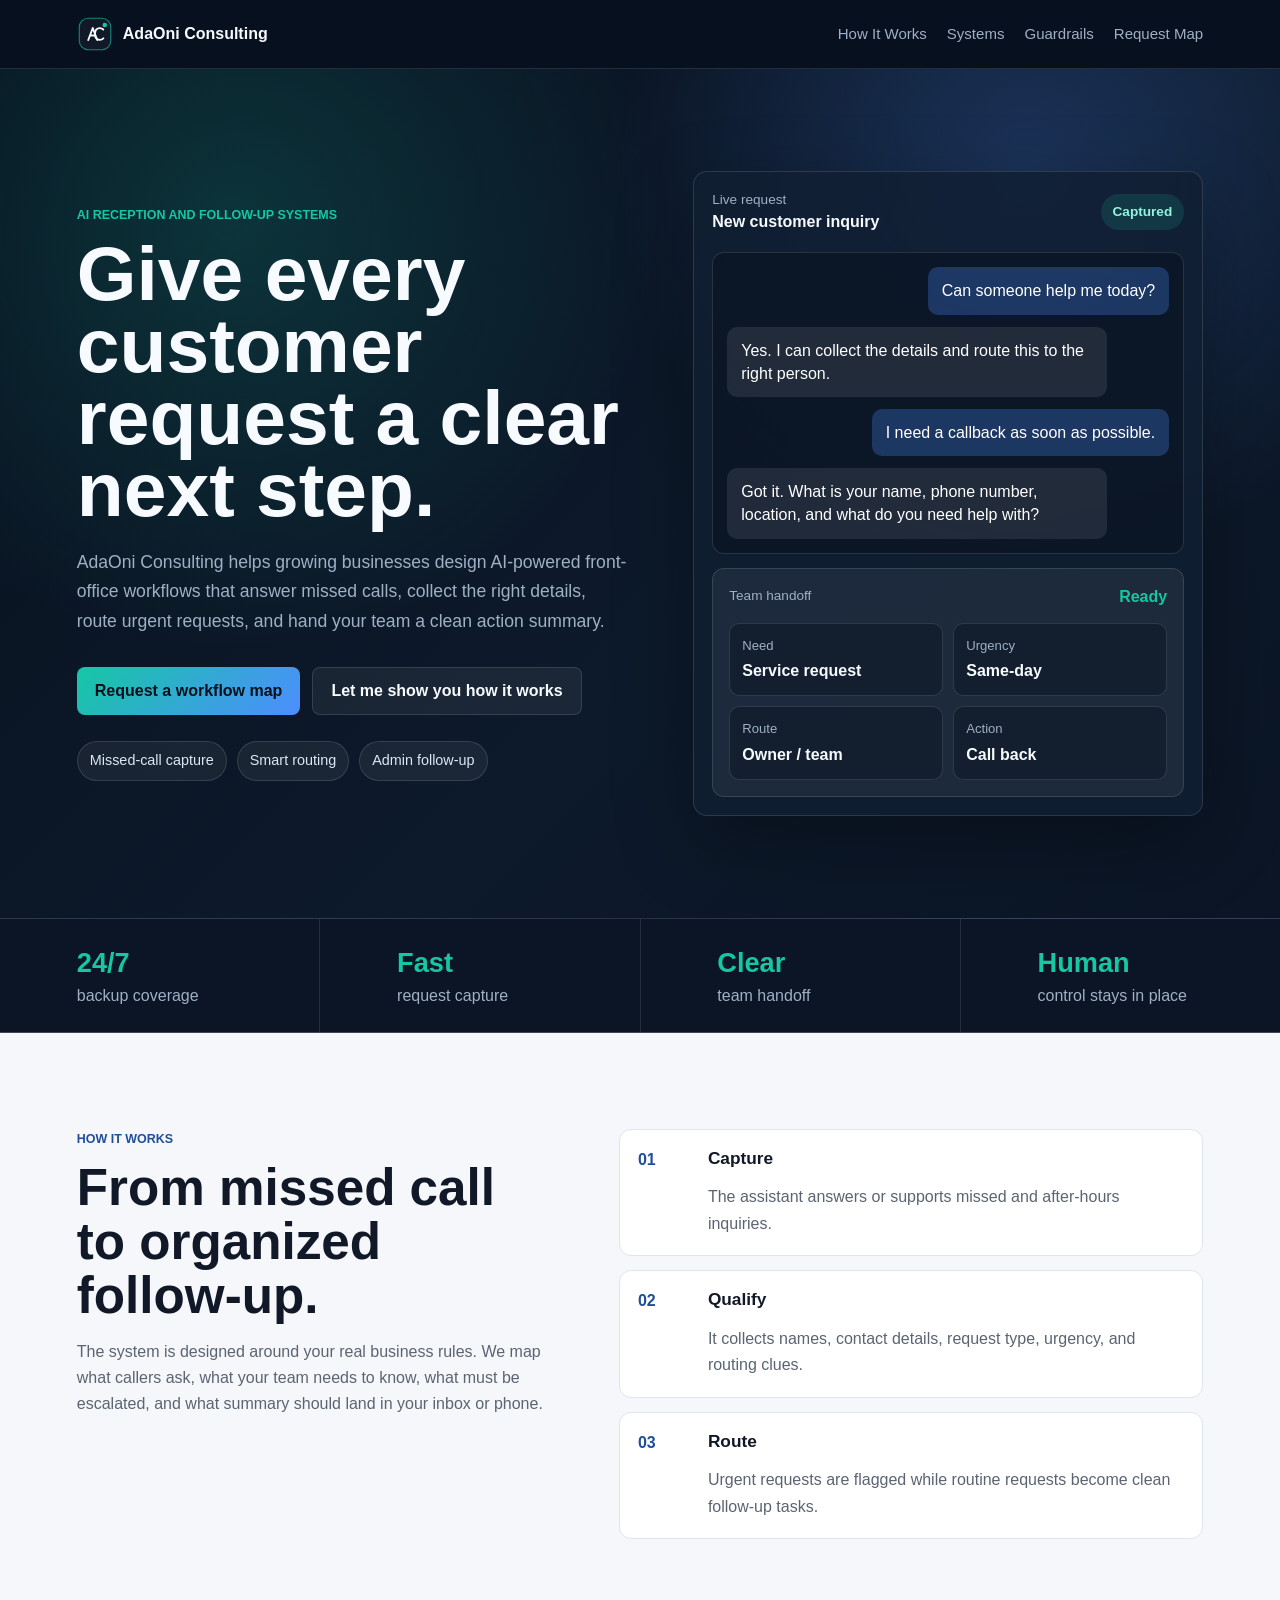
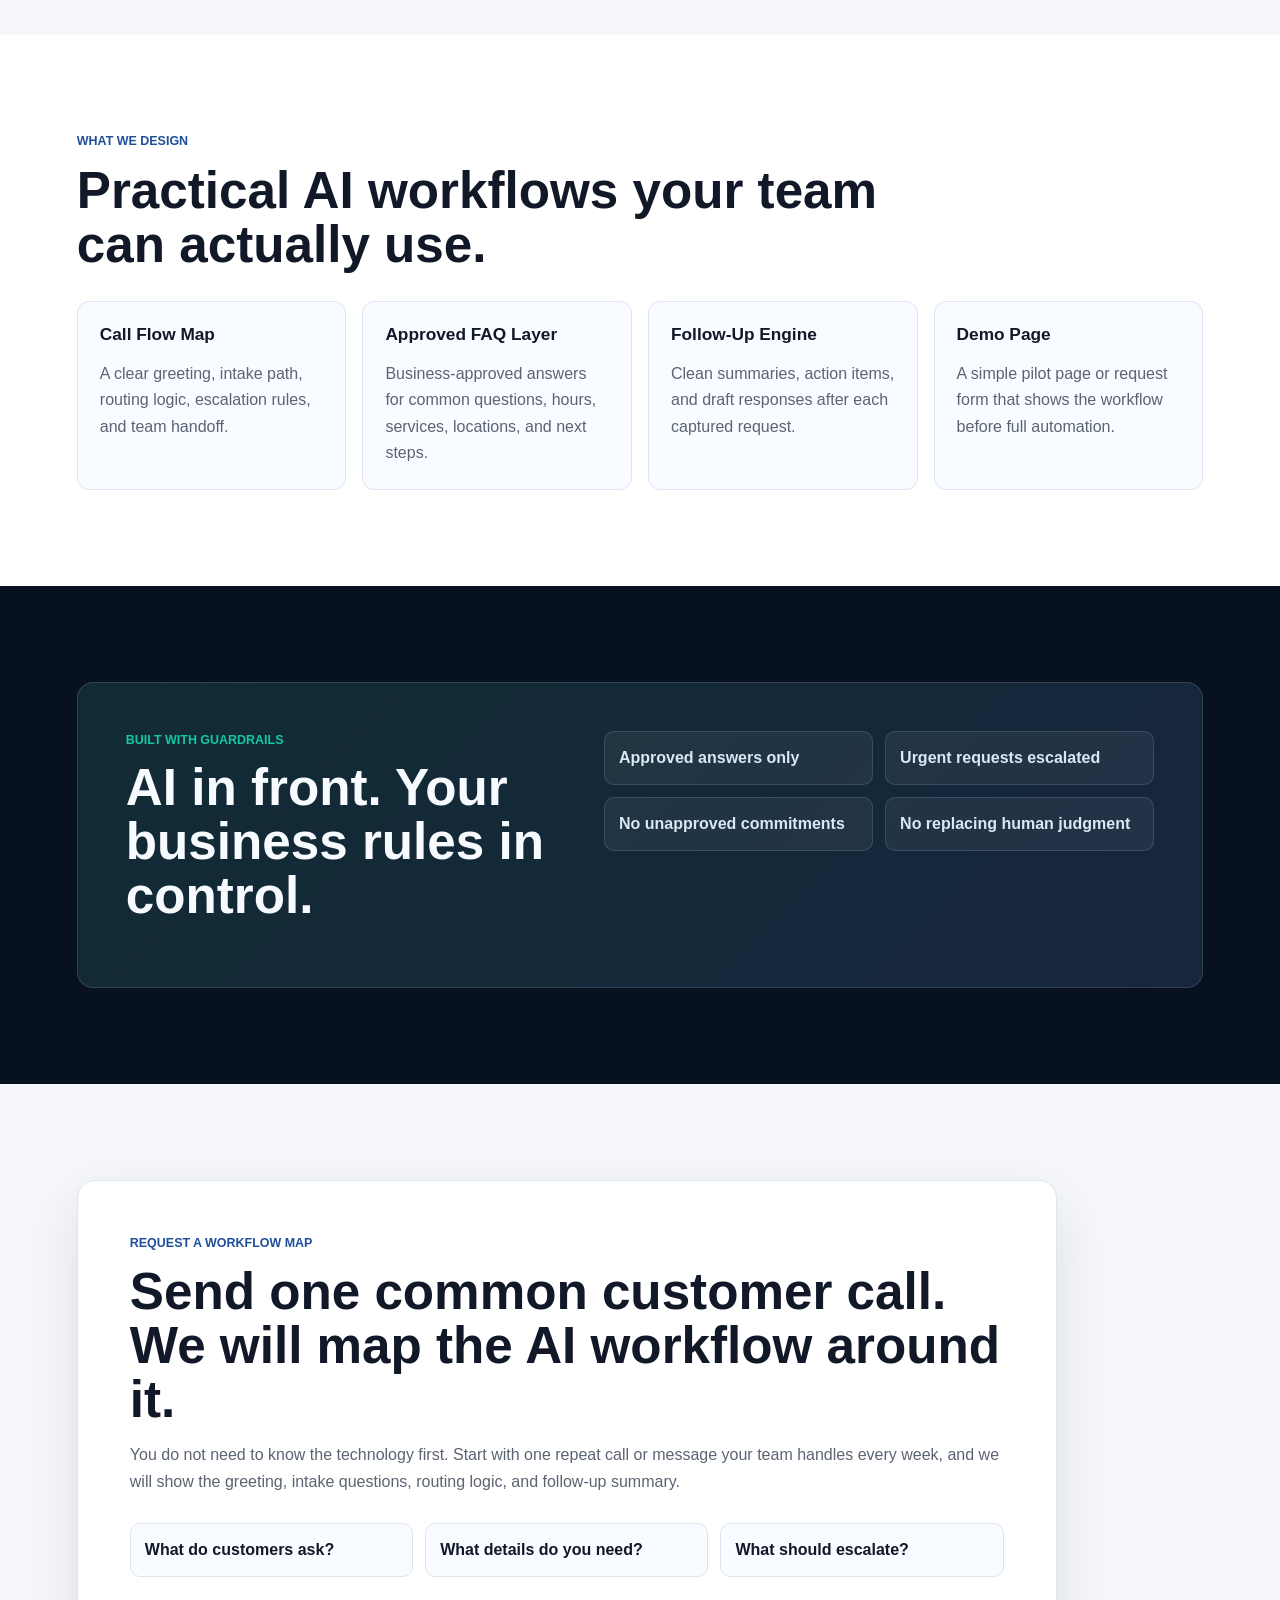
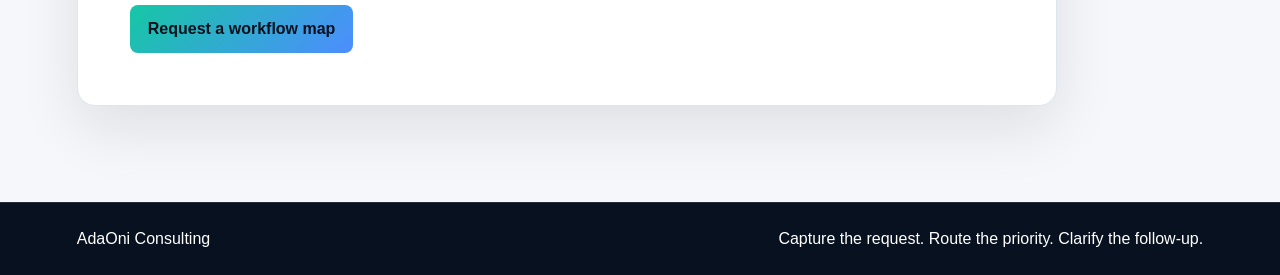
==== Always_Open_Assistant/index.html @ da8bcfff "Add AdaOni always-open assistant landing page" ====
<!doctype html>
<html lang="en">
  <head>
    <meta charset="utf-8">
    <meta name="viewport" content="width=device-width, initial-scale=1">
    <title>AdaOni Consulting | Always-Open Assistant</title>
    <meta
      name="description"
      content="AdaOni Consulting designs AI receptionist workflows that capture missed calls, collect details, route urgent requests, and prepare clean follow-up for growing businesses."
    >
    <link rel="stylesheet" href="styles.css">
  </head>
  <body>
    <header class="site-header">
      <a class="brand" href="#top" aria-label="AdaOni Consulting home">
        <span class="brand-mark" aria-hidden="true">
          <svg viewBox="0 0 48 48" role="img">
            <rect x="3" y="3" width="42" height="42" rx="12"></rect>
            <path d="M15 32L21 16L27 32M18 26H24"></path>
            <path d="M35 18C33.8 16.8 32.2 16.2 30.4 16.2C26.6 16.2 24 19 24 24C24 29 26.7 31.8 30.4 31.8C32.3 31.8 33.9 31.1 35.2 29.8"></path>
            <circle cx="37" cy="12" r="3"></circle>
          </svg>
        </span>
        <span>AdaOni Consulting</span>
      </a>
      <nav class="nav" aria-label="Main navigation">
        <a href="#how">How It Works</a>
        <a href="#systems">Systems</a>
        <a href="#guardrails">Guardrails</a>
        <a href="#request">Request Map</a>
      </nav>
    </header>

    <main id="top">
      <section class="hero">
        <div class="hero-copy">
          <p class="eyebrow">AI reception and follow-up systems</p>
          <h1>Give every customer request a clear next step.</h1>
          <p class="hero-text">
            AdaOni Consulting helps growing businesses design AI-powered front-office workflows that answer missed
            calls, collect the right details, route urgent requests, and hand your team a clean action summary.
          </p>
          <div class="hero-actions">
            <a class="button primary" href="#request">Request a workflow map</a>
            <a class="button secondary" href="#how">Let me show you how it works</a>
          </div>
          <div class="signal-row" aria-label="Service highlights">
            <span>Missed-call capture</span>
            <span>Smart routing</span>
            <span>Admin follow-up</span>
          </div>
        </div>

        <div class="hero-console" aria-label="Always-Open Assistant system preview">
          <div class="console-top">
            <div>
              <p>Live request</p>
              <strong>New customer inquiry</strong>
            </div>
            <span class="status-pill">Captured</span>
          </div>
          <div class="conversation">
            <div class="bubble customer">Can someone help me today?</div>
            <div class="bubble assistant">Yes. I can collect the details and route this to the right person.</div>
            <div class="bubble customer">I need a callback as soon as possible.</div>
            <div class="bubble assistant">Got it. What is your name, phone number, location, and what do you need help with?</div>
          </div>
          <div class="summary-panel">
            <div class="summary-head">
              <span>Team handoff</span>
              <strong>Ready</strong>
            </div>
            <div class="summary-grid">
              <div><span>Need</span><strong>Service request</strong></div>
              <div><span>Urgency</span><strong>Same-day</strong></div>
              <div><span>Route</span><strong>Owner / team</strong></div>
              <div><span>Action</span><strong>Call back</strong></div>
            </div>
          </div>
        </div>
      </section>

      <section class="proof-strip" aria-label="Service outcomes">
        <div><strong>24/7</strong><span>backup coverage</span></div>
        <div><strong>Fast</strong><span>request capture</span></div>
        <div><strong>Clear</strong><span>team handoff</span></div>
        <div><strong>Human</strong><span>control stays in place</span></div>
      </section>

      <section id="how" class="section split-section">
        <div class="section-copy">
          <p class="eyebrow">How it works</p>
          <h2>From missed call to organized follow-up.</h2>
          <p>
            The system is designed around your real business rules. We map what callers ask, what your team needs to
            know, what must be escalated, and what summary should land in your inbox or phone.
          </p>
        </div>
        <div class="step-stack">
          <article>
            <span>01</span>
            <div>
              <h3>Capture</h3>
              <p>The assistant answers or supports missed and after-hours inquiries.</p>
            </div>
          </article>
          <article>
            <span>02</span>
            <div>
              <h3>Qualify</h3>
              <p>It collects names, contact details, request type, urgency, and routing clues.</p>
            </div>
          </article>
          <article>
            <span>03</span>
            <div>
              <h3>Route</h3>
              <p>Urgent requests are flagged while routine requests become clean follow-up tasks.</p>
            </div>
          </article>
        </div>
      </section>

      <section id="systems" class="section systems-section">
        <div class="section-heading">
          <p class="eyebrow">What we design</p>
          <h2>Practical AI workflows your team can actually use.</h2>
        </div>
        <div class="card-grid">
          <article class="feature-card">
            <h3>Call Flow Map</h3>
            <p>A clear greeting, intake path, routing logic, escalation rules, and team handoff.</p>
          </article>
          <article class="feature-card">
            <h3>Approved FAQ Layer</h3>
            <p>Business-approved answers for common questions, hours, services, locations, and next steps.</p>
          </article>
          <article class="feature-card">
            <h3>Follow-Up Engine</h3>
            <p>Clean summaries, action items, and draft responses after each captured request.</p>
          </article>
          <article class="feature-card">
            <h3>Demo Page</h3>
            <p>A simple pilot page or request form that shows the workflow before full automation.</p>
          </article>
        </div>
      </section>

      <section id="guardrails" class="section guardrails">
        <div class="guardrail-panel">
          <div>
            <p class="eyebrow">Built with guardrails</p>
            <h2>AI in front. Your business rules in control.</h2>
          </div>
          <div class="guardrail-list">
            <p>Approved answers only</p>
            <p>Urgent requests escalated</p>
            <p>No unapproved commitments</p>
            <p>No replacing human judgment</p>
          </div>
        </div>
      </section>

      <section id="request" class="section request-section">
        <div class="request-card">
          <p class="eyebrow">Request a workflow map</p>
          <h2>Send one common customer call. We will map the AI workflow around it.</h2>
          <p>
            You do not need to know the technology first. Start with one repeat call or message your team handles every
            week, and we will show the greeting, intake questions, routing logic, and follow-up summary.
          </p>
          <div class="question-row">
            <span>What do customers ask?</span>
            <span>What details do you need?</span>
            <span>What should escalate?</span>
          </div>
          <a class="button primary" href="mailto:Adaoniconsulting@gmail.com?subject=Always-Open%20Assistant%20Workflow%20Map%20Request">Request a workflow map</a>
        </div>
      </section>
    </main>

    <footer class="footer">
      <p>AdaOni Consulting</p>
      <p>Capture the request. Route the priority. Clarify the follow-up.</p>
    </footer>
  </body>
</html>
---- Always_Open_Assistant/styles.css ----
:root {
  color-scheme: dark;
  --ink: #f7fbff;
  --muted: #9fb0c5;
  --deep: #08111f;
  --deep-2: #0d1a2b;
  --panel: #111f33;
  --line: rgba(255, 255, 255, 0.12);
  --mint: #16c7a4;
  --blue: #4d8dff;
  --gold: #e4ad45;
  --paper: #f5f7fa;
  --dark-text: #111827;
  --dark-muted: #5b6472;
  --shadow: 0 26px 80px rgba(0, 0, 0, 0.32);
}

* {
  box-sizing: border-box;
}

html {
  scroll-behavior: smooth;
}

body {
  margin: 0;
  background: var(--deep);
  color: var(--ink);
  font-family: Arial, Helvetica, sans-serif;
  line-height: 1.5;
}

a {
  color: inherit;
  text-decoration: none;
}

.site-header {
  position: sticky;
  top: 0;
  z-index: 20;
  display: flex;
  align-items: center;
  justify-content: space-between;
  gap: 24px;
  padding: 16px 6vw;
  background: rgba(8, 17, 31, 0.9);
  border-bottom: 1px solid var(--line);
  backdrop-filter: blur(18px);
}

.brand {
  display: inline-flex;
  align-items: center;
  gap: 10px;
  font-weight: 800;
}

.brand-mark {
  width: 36px;
  height: 36px;
  flex: 0 0 36px;
}

.brand-mark svg {
  display: block;
  width: 100%;
  height: 100%;
}

.brand-mark rect {
  fill: #111827;
  stroke: rgba(22, 199, 164, 0.64);
  stroke-width: 1.5;
}

.brand-mark path {
  fill: none;
  stroke: #f7fbff;
  stroke-linecap: round;
  stroke-linejoin: round;
  stroke-width: 2.5;
}

.brand-mark circle {
  fill: var(--mint);
}

.nav {
  display: flex;
  flex-wrap: wrap;
  gap: 20px;
  color: var(--muted);
  font-size: 0.94rem;
}

.nav a:hover {
  color: var(--ink);
}

.hero {
  display: grid;
  grid-template-columns: minmax(0, 1.04fr) minmax(340px, 0.96fr);
  gap: clamp(34px, 5vw, 72px);
  align-items: center;
  min-height: calc(100vh - 69px);
  padding: clamp(54px, 8vw, 102px) 6vw;
  background:
    radial-gradient(circle at 18% 18%, rgba(22, 199, 164, 0.18), transparent 34%),
    radial-gradient(circle at 80% 12%, rgba(77, 141, 255, 0.22), transparent 32%),
    linear-gradient(135deg, #08111f 0%, #0d1a2b 58%, #0b1525 100%);
  border-bottom: 1px solid var(--line);
}

.eyebrow {
  margin: 0 0 12px;
  color: var(--mint);
  font-size: 0.78rem;
  font-weight: 800;
  letter-spacing: 0;
  text-transform: uppercase;
}

h1,
h2,
h3,
p {
  overflow-wrap: anywhere;
}

h1,
h2,
h3 {
  margin-top: 0;
}

h1 {
  max-width: 920px;
  margin-bottom: 22px;
  font-size: clamp(2.75rem, 6vw, 6.7rem);
  line-height: 0.94;
  letter-spacing: 0;
}

h2 {
  margin-bottom: 16px;
  font-size: clamp(1.85rem, 4vw, 3.35rem);
  line-height: 1.05;
  letter-spacing: 0;
}

h3 {
  margin-bottom: 8px;
  font-size: 1.08rem;
  line-height: 1.2;
}

.hero-text {
  max-width: 760px;
  margin: 0;
  color: var(--muted);
  font-size: 1.1rem;
  line-height: 1.7;
}

.hero-actions {
  display: flex;
  flex-wrap: wrap;
  gap: 12px;
  margin-top: 30px;
}

.button {
  display: inline-flex;
  min-height: 48px;
  align-items: center;
  justify-content: center;
  border-radius: 8px;
  padding: 0 18px;
  font-weight: 800;
}

.button.primary {
  background: linear-gradient(135deg, var(--mint), var(--blue));
  color: #06101b;
}

.button.secondary {
  border: 1px solid var(--line);
  background: rgba(255, 255, 255, 0.06);
  color: var(--ink);
}

.signal-row {
  display: flex;
  flex-wrap: wrap;
  gap: 10px;
  margin-top: 26px;
}

.signal-row span {
  border: 1px solid var(--line);
  border-radius: 999px;
  padding: 8px 12px;
  background: rgba(255, 255, 255, 0.06);
  color: #dbe7f4;
  font-size: 0.9rem;
}

.hero-console {
  border: 1px solid var(--line);
  border-radius: 14px;
  padding: 18px;
  background: rgba(17, 31, 51, 0.86);
  box-shadow: var(--shadow);
}

.console-top,
.summary-head {
  display: flex;
  align-items: center;
  justify-content: space-between;
  gap: 16px;
}

.console-top {
  margin-bottom: 18px;
}

.console-top p,
.console-top strong,
.summary-head span,
.summary-head strong {
  display: block;
  margin: 0;
}

.console-top p,
.summary-head span {
  color: var(--muted);
  font-size: 0.85rem;
}

.status-pill {
  border-radius: 999px;
  padding: 8px 12px;
  background: rgba(22, 199, 164, 0.14);
  color: #8ff5df;
  font-weight: 800;
  font-size: 0.85rem;
}

.conversation {
  display: grid;
  gap: 12px;
  padding: 14px;
  border: 1px solid var(--line);
  border-radius: 12px;
  background: rgba(8, 17, 31, 0.56);
}

.bubble {
  max-width: 86%;
  border-radius: 10px;
  padding: 12px 14px;
  color: #fff;
  line-height: 1.45;
}

.customer {
  justify-self: end;
  background: rgba(77, 141, 255, 0.28);
}

.assistant {
  justify-self: start;
  background: rgba(255, 255, 255, 0.09);
}

.summary-panel {
  margin-top: 14px;
  border: 1px solid var(--line);
  border-radius: 12px;
  padding: 16px;
  background: rgba(255, 255, 255, 0.06);
}

.summary-head {
  margin-bottom: 14px;
}

.summary-head strong {
  color: var(--mint);
}

.summary-grid {
  display: grid;
  grid-template-columns: repeat(2, minmax(0, 1fr));
  gap: 10px;
}

.summary-grid div {
  border: 1px solid var(--line);
  border-radius: 10px;
  padding: 12px;
  background: rgba(8, 17, 31, 0.44);
}

.summary-grid span,
.summary-grid strong {
  display: block;
}

.summary-grid span {
  color: var(--muted);
  font-size: 0.82rem;
}

.summary-grid strong {
  margin-top: 4px;
}

.proof-strip {
  display: grid;
  grid-template-columns: repeat(4, minmax(0, 1fr));
  gap: 1px;
  background: var(--line);
  border-bottom: 1px solid var(--line);
}

.proof-strip div {
  padding: 24px 6vw;
  background: #0b1525;
}

.proof-strip strong,
.proof-strip span {
  display: block;
}

.proof-strip strong {
  color: var(--mint);
  font-size: 1.7rem;
}

.proof-strip span {
  color: var(--muted);
}

.section {
  padding: clamp(58px, 8vw, 96px) 6vw;
}

.split-section {
  display: grid;
  grid-template-columns: minmax(0, 0.9fr) minmax(320px, 1.1fr);
  gap: clamp(28px, 5vw, 72px);
  align-items: start;
  background: var(--paper);
  color: var(--dark-text);
}

.split-section .eyebrow,
.systems-section .eyebrow,
.request-section .eyebrow {
  color: #1f4f9a;
}

.section-copy p,
.section-heading p,
.feature-card p,
.step-stack p,
.request-card p {
  color: var(--dark-muted);
  line-height: 1.65;
}

.step-stack {
  display: grid;
  gap: 14px;
}

.step-stack article {
  display: grid;
  grid-template-columns: 54px 1fr;
  gap: 16px;
  align-items: start;
  border: 1px solid #dde5ee;
  border-radius: 12px;
  padding: 18px;
  background: #fff;
}

.step-stack span {
  color: #1f4f9a;
  font-weight: 900;
}

.step-stack p,
.feature-card p {
  margin-bottom: 0;
}

.systems-section {
  background: #fff;
  color: var(--dark-text);
}

.section-heading {
  max-width: 820px;
  margin-bottom: 30px;
}

.card-grid {
  display: grid;
  grid-template-columns: repeat(4, minmax(0, 1fr));
  gap: 16px;
}

.feature-card {
  border: 1px solid #dde5ee;
  border-radius: 12px;
  padding: 22px;
  background: #f8fbff;
}

.guardrails {
  background: #08111f;
}

.guardrail-panel {
  display: grid;
  grid-template-columns: minmax(0, 0.9fr) minmax(300px, 1.1fr);
  gap: 28px;
  align-items: start;
  border: 1px solid var(--line);
  border-radius: 16px;
  padding: clamp(24px, 5vw, 48px);
  background:
    linear-gradient(135deg, rgba(22, 199, 164, 0.10), rgba(77, 141, 255, 0.10)),
    rgba(255, 255, 255, 0.04);
}

.guardrail-list {
  display: grid;
  grid-template-columns: repeat(2, minmax(0, 1fr));
  gap: 12px;
}

.guardrail-list p {
  margin: 0;
  border: 1px solid var(--line);
  border-radius: 10px;
  padding: 14px;
  background: rgba(255, 255, 255, 0.06);
  color: #dbe7f4;
  font-weight: 700;
}

.request-section {
  background: var(--paper);
  color: var(--dark-text);
}

.request-card {
  max-width: 980px;
  border: 1px solid #dde5ee;
  border-radius: 18px;
  padding: clamp(24px, 5vw, 52px);
  background: #fff;
  box-shadow: 0 22px 60px rgba(17, 24, 39, 0.10);
}

.question-row {
  display: grid;
  grid-template-columns: repeat(3, minmax(0, 1fr));
  gap: 12px;
  margin: 28px 0;
}

.question-row span {
  border: 1px solid #dde5ee;
  border-radius: 10px;
  padding: 14px;
  background: #f8fbff;
  color: var(--dark-text);
  font-weight: 800;
}

.footer {
  display: flex;
  flex-wrap: wrap;
  justify-content: space-between;
  gap: 12px;
  padding: 24px 6vw;
  border-top: 1px solid var(--line);
  background: #08111f;
  color: #fff;
}

.footer p {
  margin: 0;
}

@media (max-width: 980px) {
  .hero,
  .split-section,
  .guardrail-panel {
    grid-template-columns: 1fr;
  }

  .card-grid,
  .proof-strip {
    grid-template-columns: repeat(2, minmax(0, 1fr));
  }
}

@media (max-width: 680px) {
  .site-header {
    align-items: flex-start;
    flex-direction: column;
  }

  .nav {
    width: 100%;
    justify-content: space-between;
    gap: 10px;
    font-size: 0.86rem;
  }

  .hero {
    min-height: auto;
    padding-top: 44px;
  }

  .card-grid,
  .summary-grid,
  .proof-strip,
  .guardrail-list,
  .question-row {
    grid-template-columns: 1fr;
  }

  .hero-actions,
  .button {
    width: 100%;
  }
}
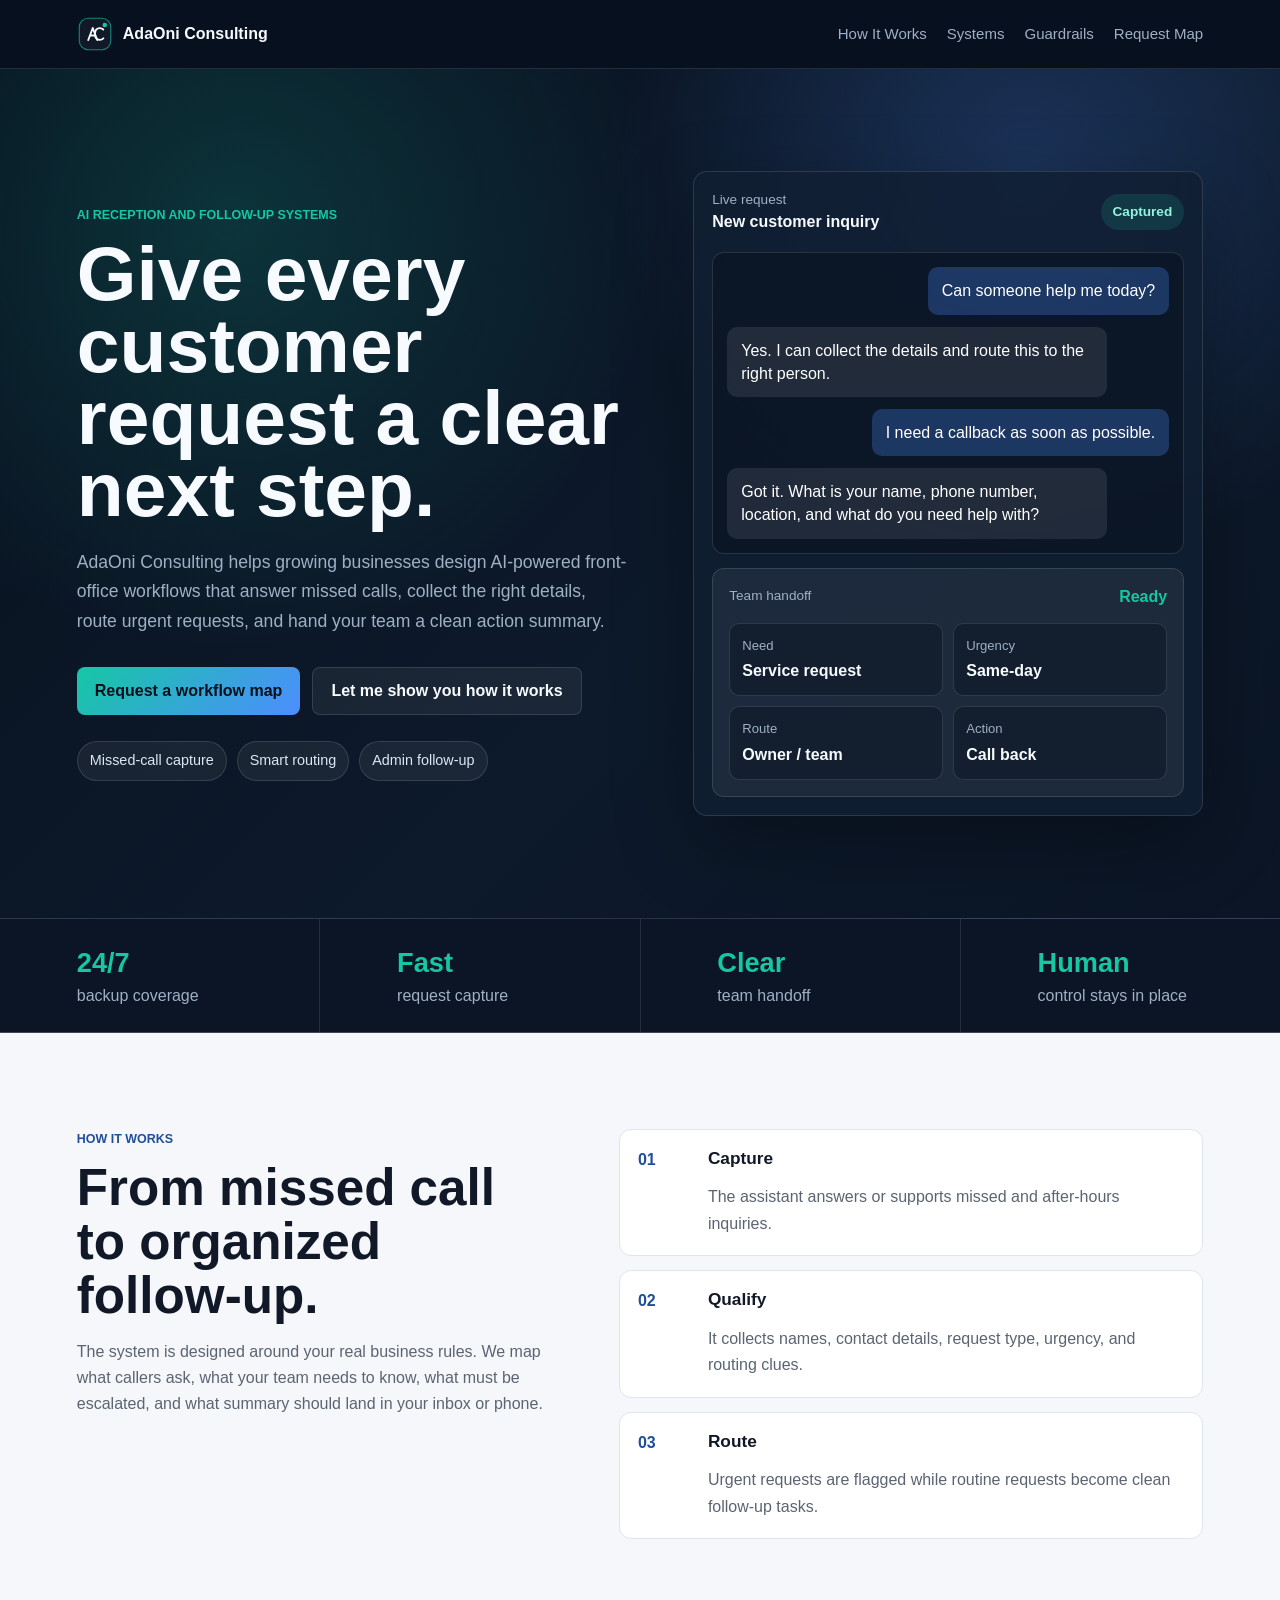
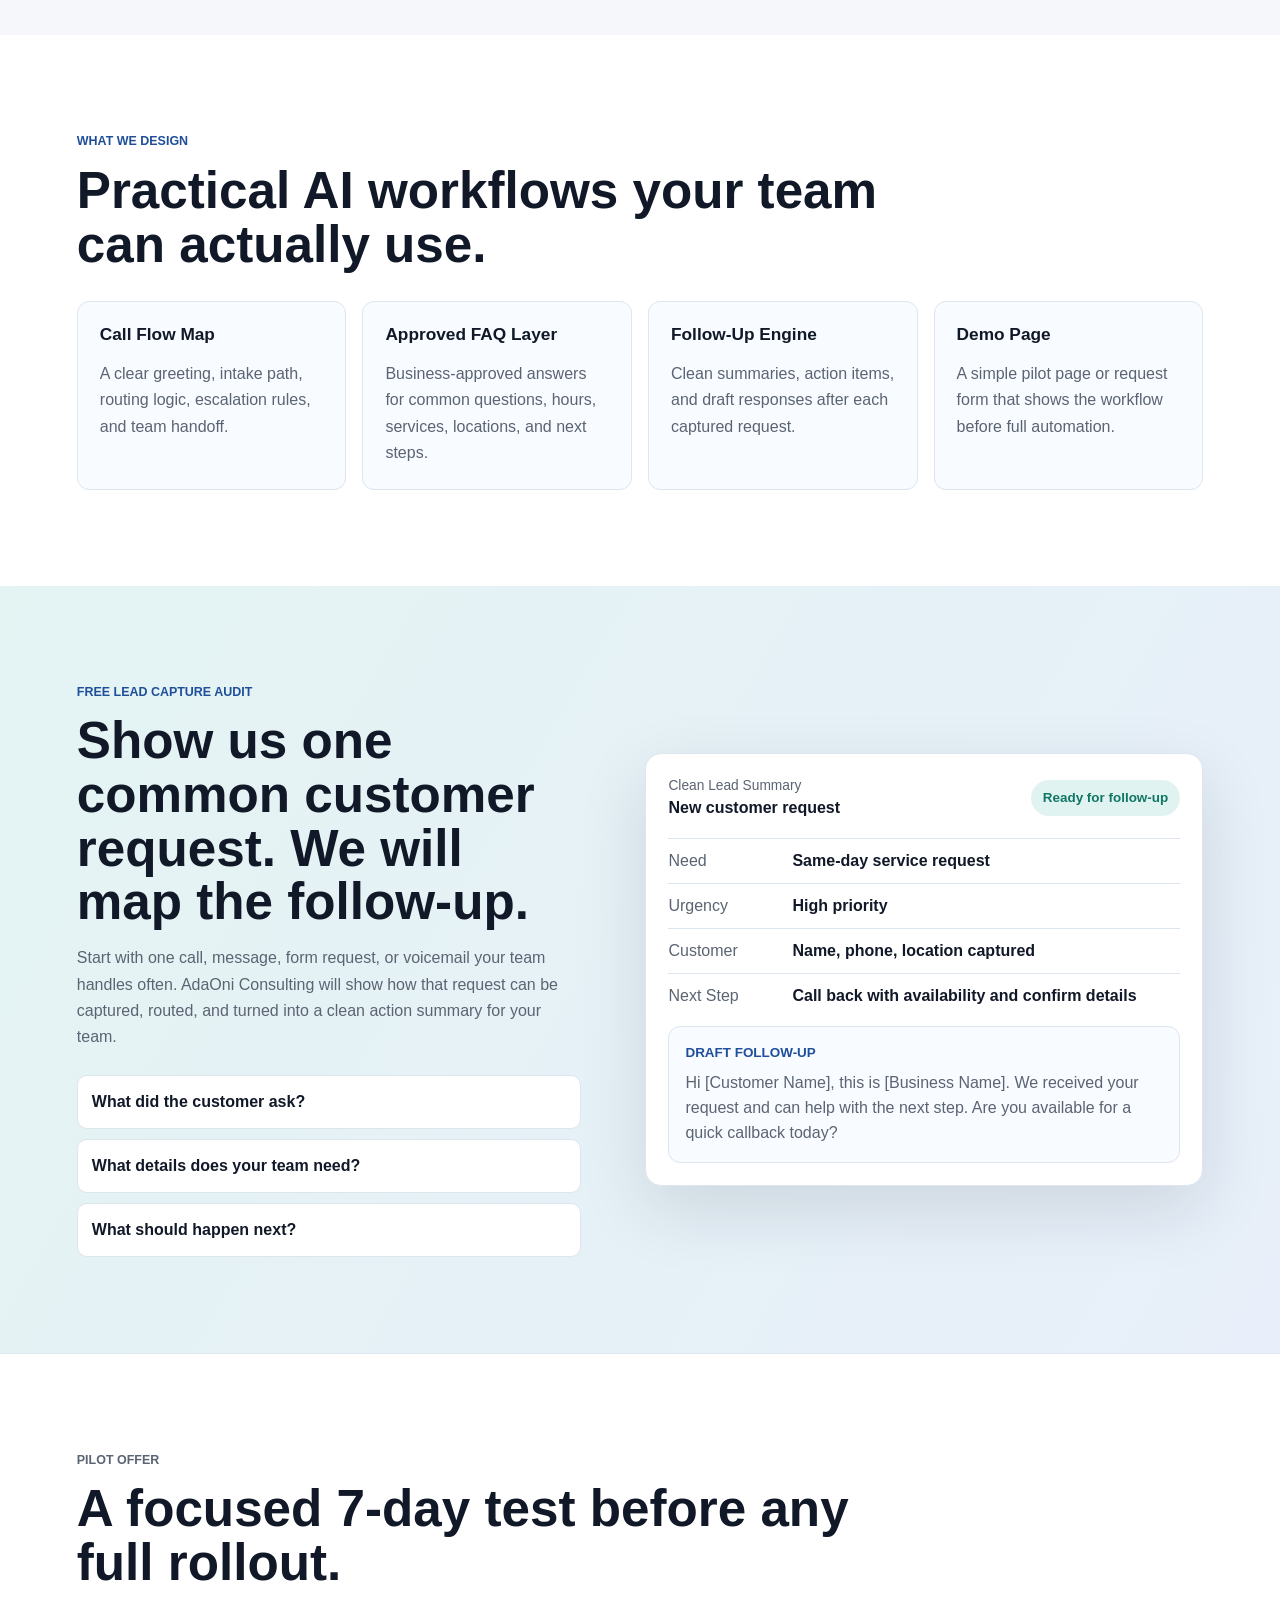
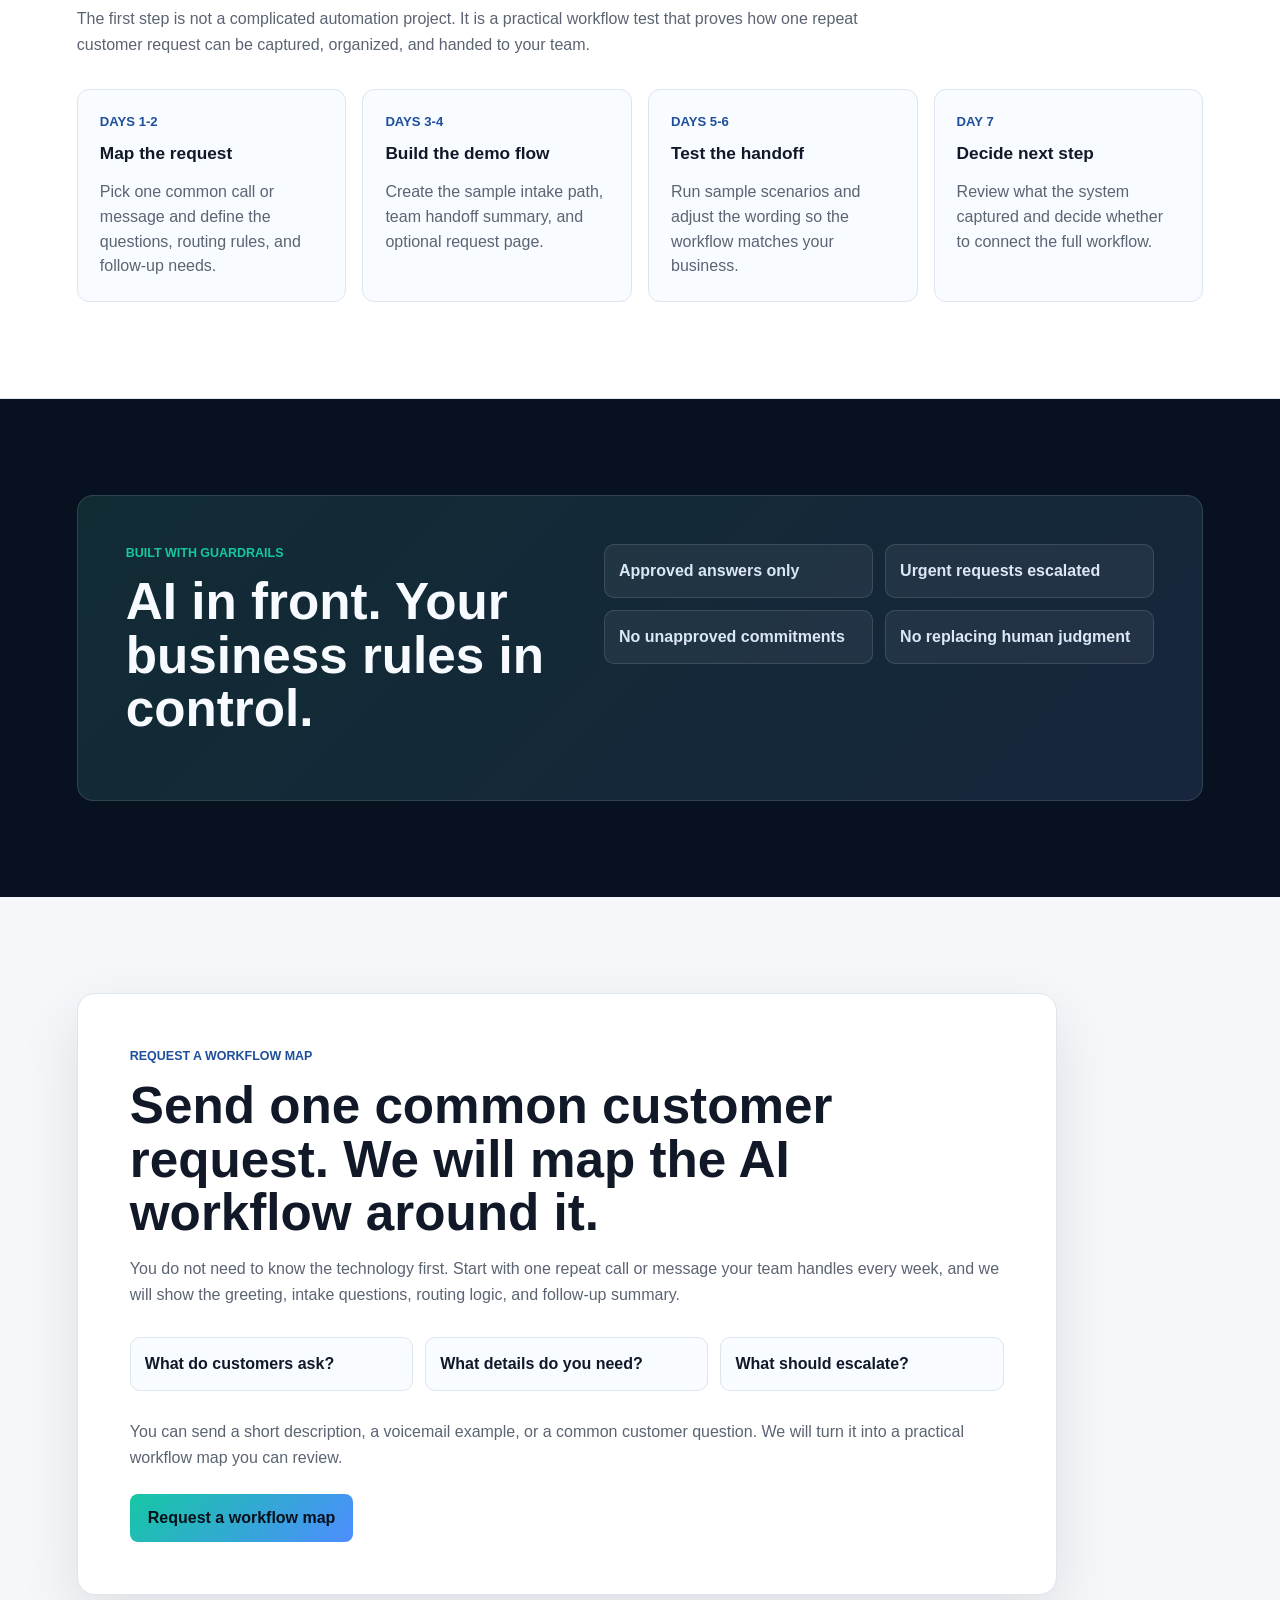
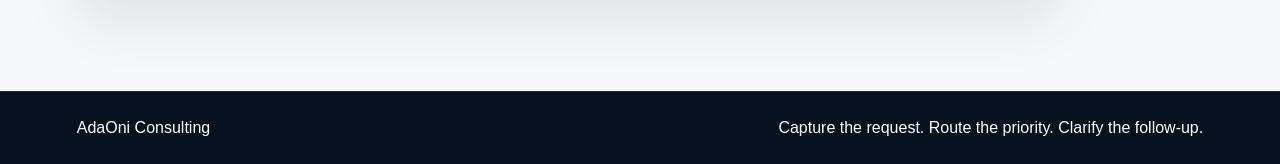
==== commit 7a06fe60: "Add lead capture audit section" ====
--- a/Always_Open_Assistant/index.html
+++ b/Always_Open_Assistant/index.html
@@ -146,6 +146,90 @@
         </div>
       </section>
 
+      <section class="section audit-section">
+        <div class="audit-copy">
+          <p class="eyebrow">Free Lead Capture Audit</p>
+          <h2>Show us one common customer request. We will map the follow-up.</h2>
+          <p>
+            Start with one call, message, form request, or voicemail your team handles often. AdaOni Consulting will
+            show how that request can be captured, routed, and turned into a clean action summary for your team.
+          </p>
+          <div class="audit-points">
+            <span>What did the customer ask?</span>
+            <span>What details does your team need?</span>
+            <span>What should happen next?</span>
+          </div>
+        </div>
+
+        <div class="lead-summary" aria-label="Clean lead summary example">
+          <div class="lead-summary-top">
+            <div>
+              <p>Clean Lead Summary</p>
+              <strong>New customer request</strong>
+            </div>
+            <span>Ready for follow-up</span>
+          </div>
+          <dl>
+            <div>
+              <dt>Need</dt>
+              <dd>Same-day service request</dd>
+            </div>
+            <div>
+              <dt>Urgency</dt>
+              <dd>High priority</dd>
+            </div>
+            <div>
+              <dt>Customer</dt>
+              <dd>Name, phone, location captured</dd>
+            </div>
+            <div>
+              <dt>Next Step</dt>
+              <dd>Call back with availability and confirm details</dd>
+            </div>
+          </dl>
+          <div class="draft-message">
+            <p>Draft follow-up</p>
+            <span>
+              Hi [Customer Name], this is [Business Name]. We received your request and can help with the next step.
+              Are you available for a quick callback today?
+            </span>
+          </div>
+        </div>
+      </section>
+
+      <section class="section pilot-section">
+        <div class="section-heading">
+          <p class="eyebrow">Pilot offer</p>
+          <h2>A focused 7-day test before any full rollout.</h2>
+          <p>
+            The first step is not a complicated automation project. It is a practical workflow test that proves how one
+            repeat customer request can be captured, organized, and handed to your team.
+          </p>
+        </div>
+        <div class="pilot-grid">
+          <article>
+            <span>Days 1-2</span>
+            <h3>Map the request</h3>
+            <p>Pick one common call or message and define the questions, routing rules, and follow-up needs.</p>
+          </article>
+          <article>
+            <span>Days 3-4</span>
+            <h3>Build the demo flow</h3>
+            <p>Create the sample intake path, team handoff summary, and optional request page.</p>
+          </article>
+          <article>
+            <span>Days 5-6</span>
+            <h3>Test the handoff</h3>
+            <p>Run sample scenarios and adjust the wording so the workflow matches your business.</p>
+          </article>
+          <article>
+            <span>Day 7</span>
+            <h3>Decide next step</h3>
+            <p>Review what the system captured and decide whether to connect the full workflow.</p>
+          </article>
+        </div>
+      </section>
+
       <section id="guardrails" class="section guardrails">
         <div class="guardrail-panel">
           <div>
@@ -164,7 +248,7 @@
       <section id="request" class="section request-section">
         <div class="request-card">
           <p class="eyebrow">Request a workflow map</p>
-          <h2>Send one common customer call. We will map the AI workflow around it.</h2>
+          <h2>Send one common customer request. We will map the AI workflow around it.</h2>
           <p>
             You do not need to know the technology first. Start with one repeat call or message your team handles every
             week, and we will show the greeting, intake questions, routing logic, and follow-up summary.
@@ -174,6 +258,10 @@
             <span>What details do you need?</span>
             <span>What should escalate?</span>
           </div>
+          <p class="microcopy">
+            You can send a short description, a voicemail example, or a common customer question. We will turn it into a
+            practical workflow map you can review.
+          </p>
           <a class="button primary" href="mailto:Adaoniconsulting@gmail.com?subject=Always-Open%20Assistant%20Workflow%20Map%20Request">Request a workflow map</a>
         </div>
       </section>
--- a/Always_Open_Assistant/styles.css
+++ b/Always_Open_Assistant/styles.css
@@ -407,6 +407,128 @@
   color: var(--dark-text);
 }
 
+.audit-section {
+  display: grid;
+  grid-template-columns: minmax(0, 0.95fr) minmax(320px, 1.05fr);
+  gap: clamp(28px, 5vw, 72px);
+  align-items: center;
+  background:
+    linear-gradient(120deg, rgba(22, 199, 164, 0.08), rgba(77, 141, 255, 0.08)),
+    #f5f7fa;
+  color: var(--dark-text);
+}
+
+.audit-section .eyebrow {
+  color: #1f4f9a;
+}
+
+.audit-copy p {
+  max-width: 760px;
+  color: var(--dark-muted);
+  line-height: 1.65;
+}
+
+.audit-points {
+  display: grid;
+  gap: 10px;
+  margin-top: 24px;
+}
+
+.audit-points span {
+  border: 1px solid #dde5ee;
+  border-radius: 10px;
+  padding: 14px;
+  background: #fff;
+  color: var(--dark-text);
+  font-weight: 800;
+}
+
+.lead-summary {
+  border: 1px solid #dde5ee;
+  border-radius: 16px;
+  padding: 22px;
+  background: #fff;
+  box-shadow: 0 24px 70px rgba(17, 24, 39, 0.12);
+}
+
+.lead-summary-top {
+  display: flex;
+  align-items: center;
+  justify-content: space-between;
+  gap: 18px;
+  margin-bottom: 18px;
+}
+
+.lead-summary-top p,
+.lead-summary-top strong {
+  display: block;
+  margin: 0;
+}
+
+.lead-summary-top p {
+  color: var(--dark-muted);
+  font-size: 0.86rem;
+}
+
+.lead-summary-top strong {
+  color: var(--dark-text);
+}
+
+.lead-summary-top span {
+  border-radius: 999px;
+  padding: 8px 12px;
+  background: rgba(15, 155, 134, 0.12);
+  color: #0f7664;
+  font-size: 0.84rem;
+  font-weight: 800;
+}
+
+.lead-summary dl {
+  display: grid;
+  gap: 10px;
+  margin: 0;
+}
+
+.lead-summary dl div {
+  display: grid;
+  grid-template-columns: 110px 1fr;
+  gap: 14px;
+  border-top: 1px solid #dde5ee;
+  padding-top: 10px;
+}
+
+.lead-summary dt {
+  color: var(--dark-muted);
+}
+
+.lead-summary dd {
+  margin: 0;
+  color: var(--dark-text);
+  font-weight: 800;
+}
+
+.draft-message {
+  margin-top: 18px;
+  border: 1px solid #dde5ee;
+  border-radius: 12px;
+  padding: 16px;
+  background: #f8fbff;
+}
+
+.draft-message p {
+  margin: 0 0 8px;
+  color: #1f4f9a;
+  font-size: 0.84rem;
+  font-weight: 800;
+  text-transform: uppercase;
+}
+
+.draft-message span {
+  display: block;
+  color: var(--dark-muted);
+  line-height: 1.55;
+}
+
 .section-heading {
   max-width: 820px;
   margin-bottom: 30px;
@@ -427,6 +549,49 @@
 
 .guardrails {
   background: #08111f;
+}
+
+.pilot-section {
+  background: #fff;
+  color: var(--dark-text);
+  border-top: 1px solid #dde5ee;
+  border-bottom: 1px solid #dde5ee;
+}
+
+.pilot-section .eyebrow {
+  color: #1f4f9a;
+}
+
+.pilot-section .section-heading p {
+  color: var(--dark-muted);
+}
+
+.pilot-grid {
+  display: grid;
+  grid-template-columns: repeat(4, minmax(0, 1fr));
+  gap: 16px;
+}
+
+.pilot-grid article {
+  border: 1px solid #dde5ee;
+  border-radius: 12px;
+  padding: 22px;
+  background: #f8fbff;
+}
+
+.pilot-grid span {
+  display: block;
+  margin-bottom: 12px;
+  color: #1f4f9a;
+  font-size: 0.82rem;
+  font-weight: 900;
+  text-transform: uppercase;
+}
+
+.pilot-grid p {
+  margin-bottom: 0;
+  color: var(--dark-muted);
+  line-height: 1.55;
 }
 
 .guardrail-panel {
@@ -488,6 +653,12 @@
   font-weight: 800;
 }
 
+.microcopy {
+  margin: 0 0 22px;
+  color: var(--dark-muted);
+  line-height: 1.6;
+}
+
 .footer {
   display: flex;
   flex-wrap: wrap;
@@ -506,11 +677,13 @@
 @media (max-width: 980px) {
   .hero,
   .split-section,
-  .guardrail-panel {
+  .guardrail-panel,
+  .audit-section {
     grid-template-columns: 1fr;
   }
 
   .card-grid,
+  .pilot-grid,
   .proof-strip {
     grid-template-columns: repeat(2, minmax(0, 1fr));
   }
@@ -535,10 +708,12 @@
   }
 
   .card-grid,
+  .pilot-grid,
   .summary-grid,
   .proof-strip,
   .guardrail-list,
-  .question-row {
+  .question-row,
+  .lead-summary dl div {
     grid-template-columns: 1fr;
   }
 
